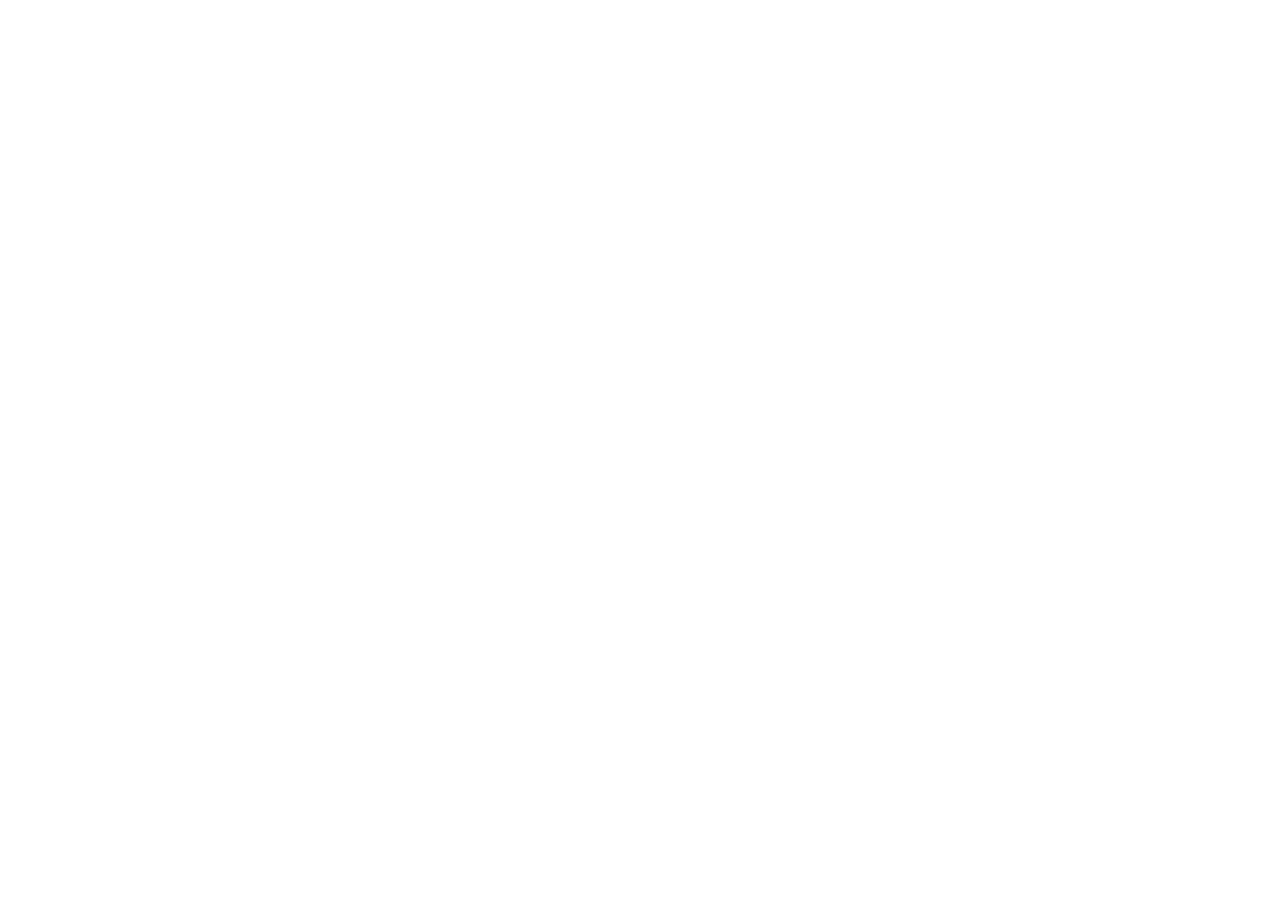
==== football-archive/index.html @ fd3d509a "Initial project structure" ====
<!doctype html>
<html lang="en">
  <head>
    <meta charset="utf-8">
    <meta name="viewport" content="width=device-width, initial-scale=1">
    <meta name="description" content="THE FOOTBALL ARCHIVE is a digital book and encyclopedia documenting modern football and selected historical eras.">
    <title>THE FOOTBALL ARCHIVE</title>
    <link rel="stylesheet" href="css/reset.css">
    <link rel="stylesheet" href="css/variables.css">
    <link rel="stylesheet" href="css/typography.css">
    <link rel="stylesheet" href="css/global.css">
    <link rel="stylesheet" href="css/components.css">
    <link rel="stylesheet" href="css/pages.css">
    <link rel="stylesheet" href="css/responsive.css">
  </head>
  <body>
  </body>
</html>
---- football-archive/css/typography.css ----
body {
  line-height: 1.5;
}
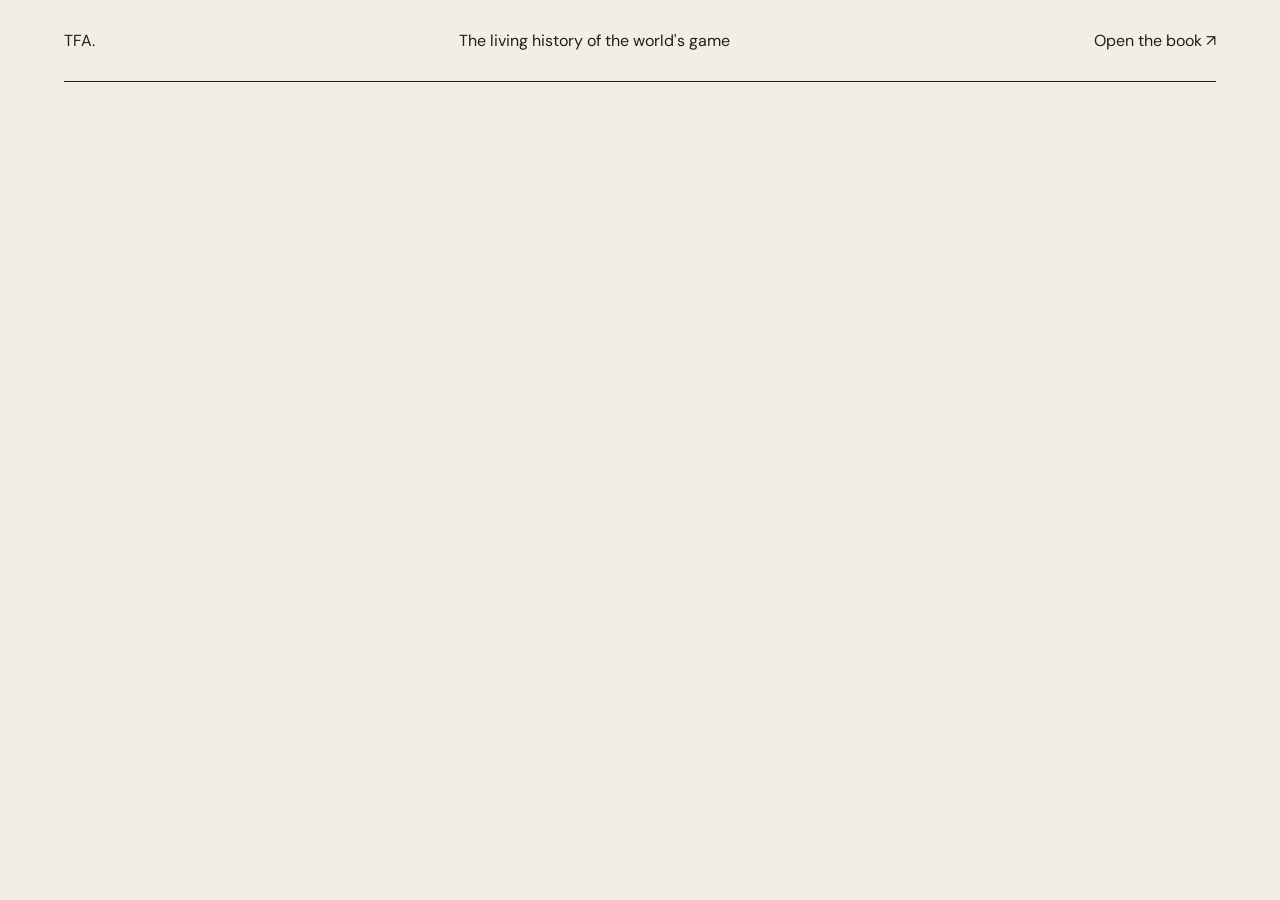
==== commit 413735ad: "feat: add base styles and update index.html structure" ====
--- a/football-archive/index.html
+++ b/football-archive/index.html
@@ -1,18 +1,27 @@
-<!doctype html>
+<!DOCTYPE html>
 <html lang="en">
-  <head>
-    <meta charset="utf-8">
-    <meta name="viewport" content="width=device-width, initial-scale=1">
-    <meta name="description" content="THE FOOTBALL ARCHIVE is a digital book and encyclopedia documenting modern football and selected historical eras.">
-    <title>THE FOOTBALL ARCHIVE</title>
-    <link rel="stylesheet" href="css/reset.css">
-    <link rel="stylesheet" href="css/variables.css">
-    <link rel="stylesheet" href="css/typography.css">
-    <link rel="stylesheet" href="css/global.css">
-    <link rel="stylesheet" href="css/components.css">
-    <link rel="stylesheet" href="css/pages.css">
-    <link rel="stylesheet" href="css/responsive.css">
-  </head>
-  <body>
-  </body>
-</html>
+<meta>
+<meta charset="UTF-8">
+<meta name="viewport" content="width=device-width, initial-scale=1.0">
+<meta name="theme-color" content="#f3f0e7">
+<title>The Football Archive | Volume 01</title>
+  <link rel="preconnect" href="https://fonts.googleapis.com">
+  <link rel="preconnect" href="https://fonts.gstatic.com" crossorigin>
+  <link href="https://fonts.googleapis.com/css2?family=Barlow+Condensed:wght@400;500;600;700;800&family=Cormorant+Garamond:ital,wght@0,400;0,500;0,600;1,400;1,500;1,600&family=DM+Sans:wght@400;500;600;700&display=swap" rel="stylesheet">
+<link rel="stylesheet" href="css/variables.css">
+<link rel="stylesheet" href="css/style.css">
+<link rel="stylesheet" href="css/responsive.css">
+</head>
+<body>
+  <main class="book-cover">
+    <header class="masthead">
+      <a href="index.html" class="brand">TFA.</a>
+      <span class="masthead-note">The living history of the world's game</span>
+      <a href="pages/contents.html" class="contents-link">Open the book <span>↗</span></a>
+    </header>
+    <section>
+      
+    </section>
+  </main>
+</body>
+</html>
--- a/football-archive/css/variables.css
+++ b/football-archive/css/variables.css
@@ -0,0 +1,17 @@
+:root {
+  --paper: #f2eee5;
+  --paper-dark: #e9e3d7;
+  --ink: #201e1b;
+  --ink-light: #5e5951;
+  --muted: #8a8378;
+  --burgundy: #812b38;
+  --burgundy-dark: #61202b;
+  --rule: #c8c0b3;
+
+  --display: "Barlow Condensed", sans-serif;
+  --serif: "Cormorant Garamond", serif;
+  --sans: "DM Sans", sans-serif;
+
+  --page-width: 1500px;
+  --page-padding: clamp(24px, 5vw, 76px);
+}
--- a/football-archive/css/style.css
+++ b/football-archive/css/style.css
@@ -0,0 +1,42 @@
+* {
+    margin: 0;
+    padding: 0;
+    box-sizing: border-box;
+}
+
+html {
+    scroll-behavior: smooth;
+}
+
+body {
+    min-width: 320px;
+    background: var(--paper);
+    color: var(--ink);
+    font-family: var(--sans);
+    -webkit-font-smoothing: antialised,
+}
+
+a {
+    color: inherit;
+    text-decoration: none;
+}
+
+img {
+    display: block;
+    width: 100%;
+}
+
+.book-cover {
+    max-width: var(--page-width);
+    margin: 0 auto;
+    padding: 0 var(--page-padding);
+}
+
+.masthead {
+    height: 82px;
+    display: flex;
+    align-items: center;
+    justify-content: space-between;
+    border-bottom: 1px solid var(--ink);
+}
+
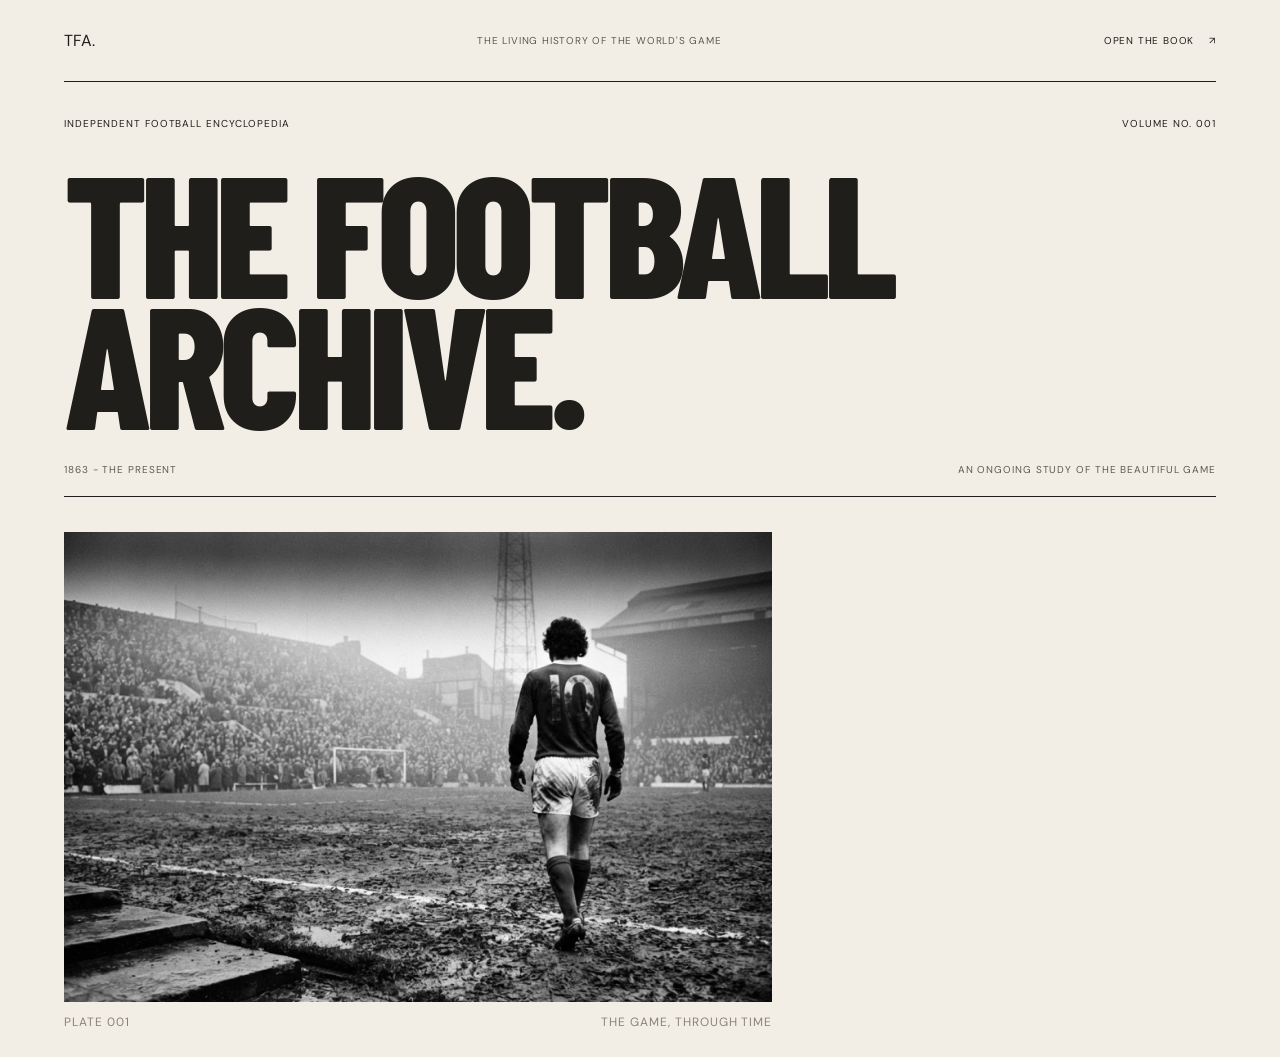
==== commit 7a117d20: "feat: enhance cover section with new layout and styles" ====
--- a/football-archive/index.html
+++ b/football-archive/index.html
@@ -19,8 +19,27 @@
       <span class="masthead-note">The living history of the world's game</span>
       <a href="pages/contents.html" class="contents-link">Open the book <span>↗</span></a>
     </header>
-    <section>
-      
+    <section class="cover-title">
+      <div class="edition-label">
+        <span>Independent football encyclopedia</span>
+        <span>Volume No. 001</span>
+      </div>
+      <h1>
+        THE FOOTBALL <span>ARCHIVE<span class="title-period">.</span></span>
+      </h1>
+      <div class="title-bottom">
+        <p>1863 - THE PRESENT</p>
+        <p>AN ONGOING STUDY OF THE BEAUTIFUL GAME</p>
+      </div>
+    </section>
+    <section class="cover-feature">
+      <figure class="cover-photograph">
+        <img src="assets/images/cover-football.png" alt="Archival football photograph">
+        <figcaption>
+          <span>PLATE 001</span>
+          <span>THE GAME, THROUGH TIME</span>
+        </figcaption>
+      </figure>
     </section>
   </main>
 </body>
--- a/football-archive/css/style.css
+++ b/football-archive/css/style.css
@@ -40,3 +40,90 @@
     border-bottom: 1px solid var(--ink);
 }
 
+.masthead-note, .contents-link {
+    font-size: 10px;
+    text-transform: uppercase;
+    letter-spacing: 0.08em;
+}
+
+.masthead-note {
+    color: var(--ink-light);
+}
+
+.contents-link {
+    display: flex;
+    align-items: center;
+    gap: 15px;
+    color: var(--burgundry);
+}
+
+.cover-title {
+    padding-top: 35px;
+}
+
+.edition-label, .title-bottom {
+    display: flex;
+    justify-content: space-between;
+    align-items: center;
+    font-size: 10px;
+    letter-spacing: 0.09em;
+    text-transform: uppercase;
+}
+
+.edition-label {
+    color: var(--burgundry);
+}
+
+.cover-title h1 {
+    margin-top: 35px;
+    font-family: var(--display);
+    font-size: clamp(90px, 13.5vw, 190px);
+    font-weight: 800;
+    line-height: 0.76;
+    letter-spacing: -0.045em;
+    text-transform: uppercase;
+}
+
+.cover-title h1 span {
+    display: block;
+    color: var(--burgundry);
+}
+
+.title-period {
+    display: inline !important;
+    color: var(--ink) !important;
+}
+
+.title-bottom {
+    margin-top: 35px;
+    padding-bottom: 20px;
+    border-bottom: 1px solid var(--ink);
+    color: var(--ink-light);
+}
+
+.cover-feature {
+    display: grid;
+    grid-template-columns: 1.5fr 0.75fr;
+    gap: clamp(35px, 7vw, 105px);
+    padding: 35px 0 55px;
+}
+
+.cover-photograph img {
+    height: 100%;
+    min-height: 360px;
+    max-height: 490px;
+    object-fit: cover;
+    object-position: center;
+    filter: grayscale(100%);
+}
+
+.cover-photograph figcaption {
+    display: flex;
+    justify-content: space-between;
+    gap: 15px;
+    padding-top: 12px;
+    color: var(--muted);
+    font-size: 12px;
+    letter-spacing: 0.08em;
+}
+
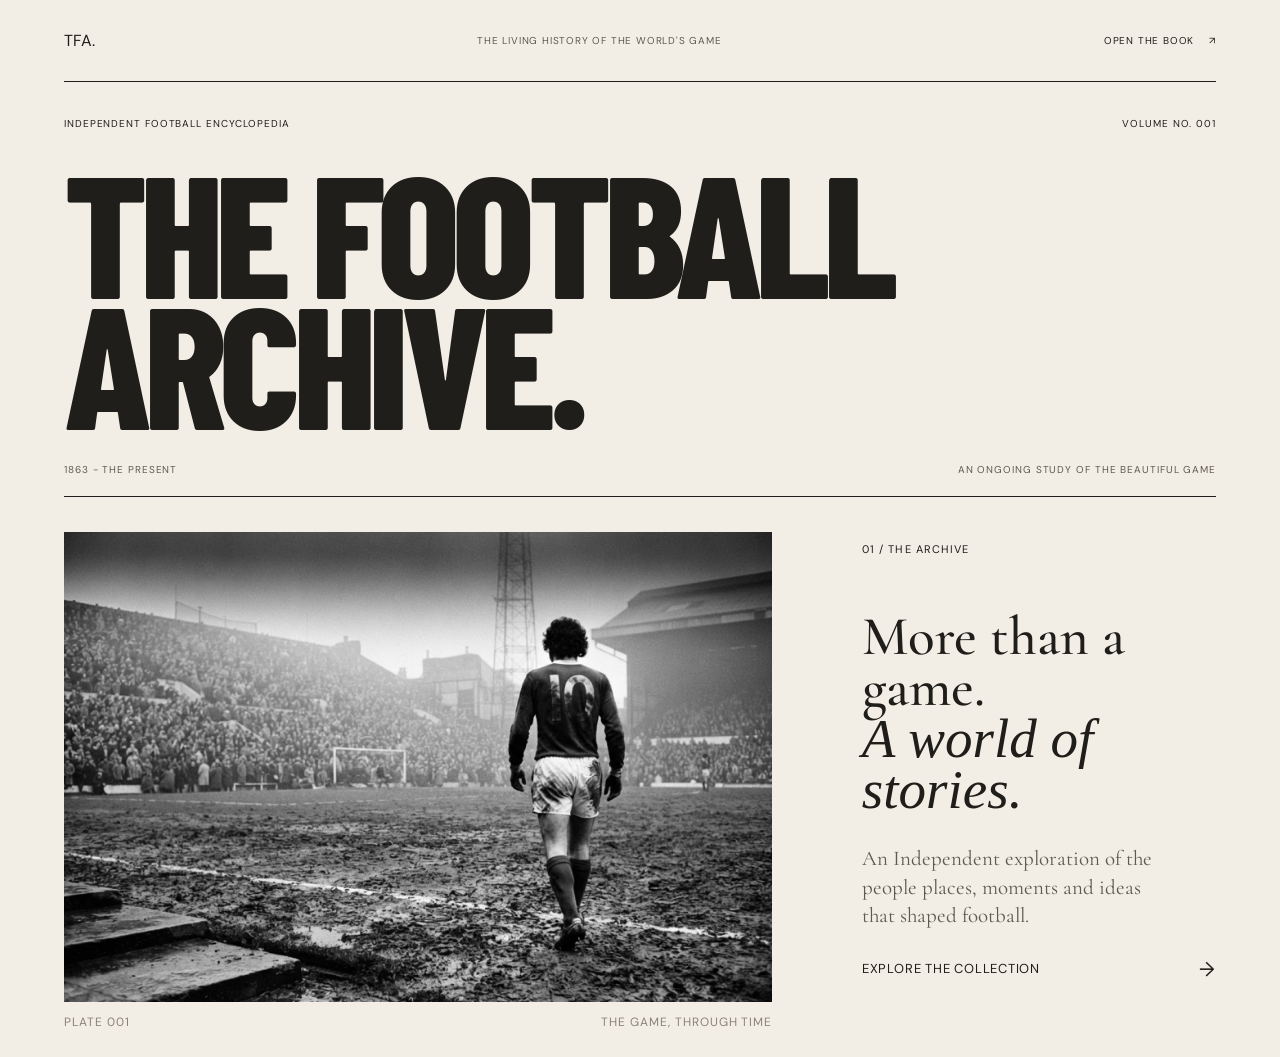
==== commit 2b3e968b: "feat: add cover description section with styling and content" ====
--- a/football-archive/index.html
+++ b/football-archive/index.html
@@ -40,7 +40,17 @@
           <span>THE GAME, THROUGH TIME</span>
         </figcaption>
       </figure>
+      <div class="cover-description">
+        <span class="description-number">01 / THE ARCHIVE</span>
+        <h2>
+          More than a game. <span>A world of stories.</span>
+        </h2>
+        <p>An Independent exploration of the people places, moments and ideas that shaped football.</p>
+        <a href="pages/contents.html" class="enter-link">Explore the collection<span>→</span></a>
+      </div>
     </section>
+
+
   </main>
 </body>
 </html>
--- a/football-archive/css/style.css
+++ b/football-archive/css/style.css
@@ -127,3 +127,62 @@
     letter-spacing: 0.08em;
 }
 
+.cover-description {
+    display: flex;
+    flex-direction: column;
+    align-items: flex-start;
+    padding: 10px 0;
+}
+
+.description-number {
+    color: var(--burgundry);
+    font-size: 11px;
+    letter-spacing: 0.1em;
+}
+
+.cover-description h2 {
+    font-family: var(--serif);
+    font-weight: 520;
+    font-size: clamp(43px, 4.3vw, 66px);
+    margin-top: 55px;
+    line-height: 0.93;
+}
+
+.cover-description h2 span {
+    display: block;
+    color: var(--burgundry);
+    font-style: italic;
+}
+
+.cover-description p {
+    max-width: 310px;
+    margin-top: 30px;
+    color: var(--ink-light);
+    font-family: var(--serif);
+    font-size: 21px;
+    line-height: 1.35;
+}
+
+.enter-link {
+    display: flex;
+    justify-content: space-between;
+    align-items: center;
+    width: 100%;
+    padding: 10px 0;
+    margin-top: auto;
+    border-bottom: 1px solid var(--burgundry);
+    color: var(--burgundry);
+    font-size: 13px;
+    letter-spacing: 0.06em;
+    text-transform: uppercase;
+}
+
+.enter-link span {
+    font-size: 20px;
+    transition: transform 180ms ease;
+}
+
+.enter-link:hover span {
+    transform: translateX(6px);
+}
+
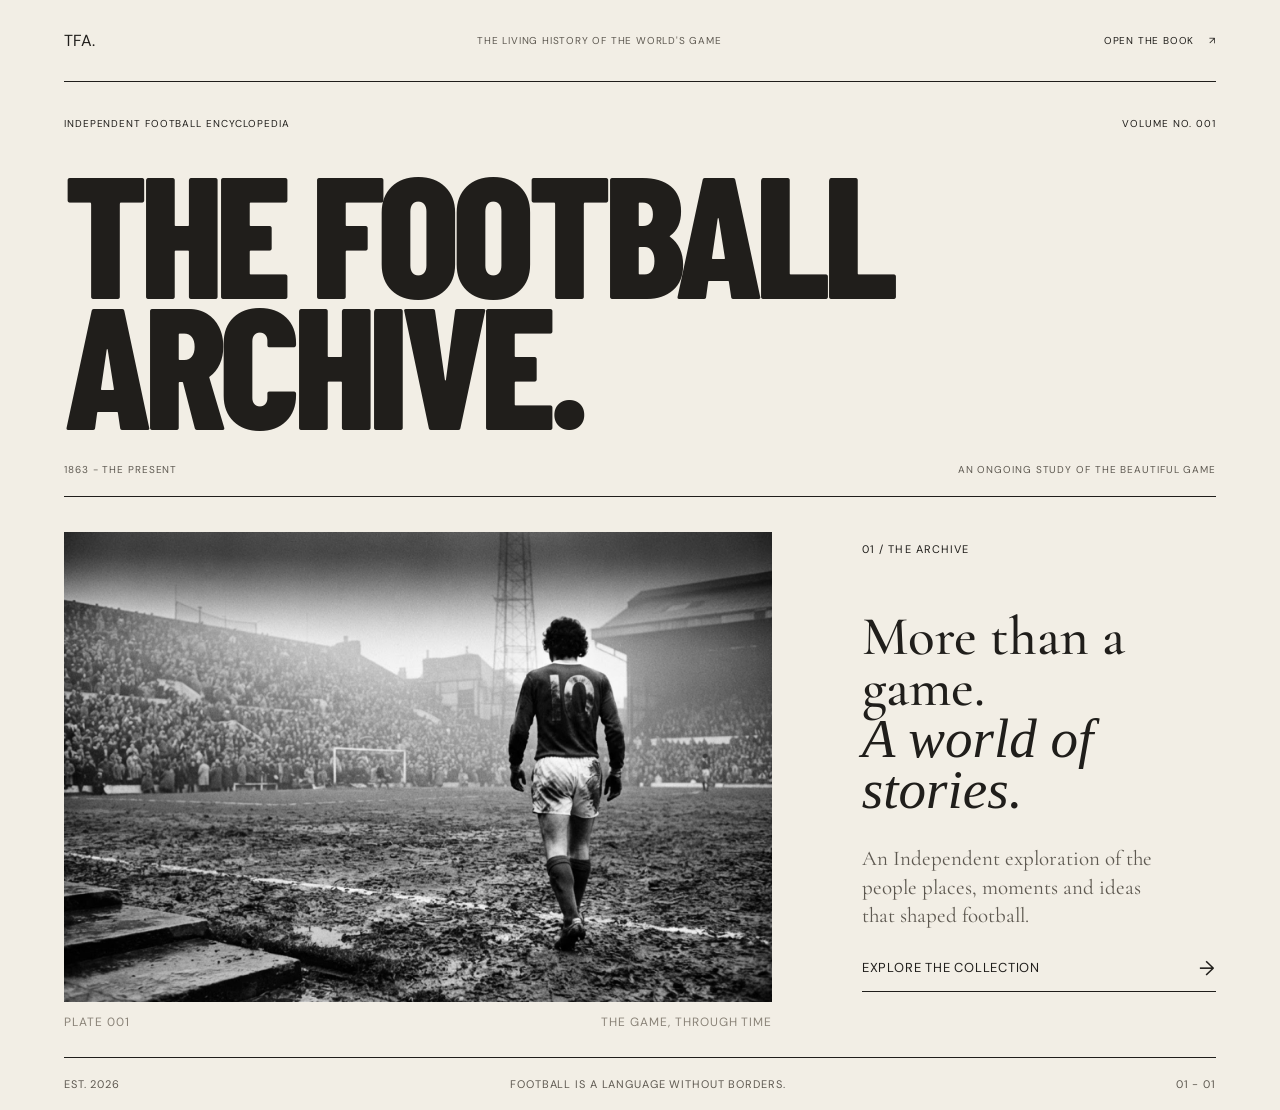
==== commit 7a586473: "feat: add responsive styles and footer section to enhance layout" ====
--- a/football-archive/index.html
+++ b/football-archive/index.html
@@ -50,7 +50,11 @@
       </div>
     </section>
 
-
+    <footer class="cover-footer">
+      <span>EST. 2026</span>
+      <span>FOOTBALL IS A LANGUAGE WITHOUT BORDERS.</span>
+      <span>01 - 01</span>
+    </footer>
   </main>
 </body>
 </html>
--- a/football-archive/css/style.css
+++ b/football-archive/css/style.css
@@ -170,7 +170,7 @@
     width: 100%;
     padding: 10px 0;
     margin-top: auto;
-    border-bottom: 1px solid var(--burgundry);
+    border-bottom: 1px solid var(--ink);
     color: var(--burgundry);
     font-size: 13px;
     letter-spacing: 0.06em;
@@ -186,3 +186,12 @@
     transform: translateX(6px);
 }
 
+.cover-footer {
+    display: flex;
+    justify-content: space-between;
+    padding: 19px 0;
+    border-top: 1px solid var(--ink);
+    color: var(--ink-light);
+    font-size: 11px;
+    letter-spacing: 0.08em;
+}
--- a/football-archive/css/responsive.css
+++ b/football-archive/css/responsive.css
@@ -0,0 +1,89 @@
+@media (max-width: 700px) {
+    :root {
+        --page-padding: 24px;
+    }
+    .masthead {
+        height: 75px;
+    }
+    .brand {
+        font-size: 27px;
+    }
+    .masthead-note {
+        display: none;
+    }
+    .contents-link {
+        font-size: 9px;
+    }
+    .cover-title {
+        padding-top: 30px;
+    }
+    .cover-title h1 {
+        margin-top: 45px;
+        font-size: clamp(69px, 15.8vw, 112px);
+        line-height: 0.82;
+        letter-spacing: -0.04em;
+    }
+    .title-bottom {
+        gap: 15px;
+        margin-top: 25px;
+        font-size: 8px;
+        line-height: 1.5;
+    }
+    .title-bottom p:last-child {
+        max-width: 125px;
+        text-align: right;
+    }
+    .cover-feature {
+        display: flex;
+        flex-direction: column;
+        /* gap: 0; */
+        padding: 25px 0 40px;
+    }
+    .cover-photograph img {
+        min-height: 0;
+        height: auto;
+        aspect-ratio: 0.95;
+    }
+    .cover-photograph figcaption {
+        font-size: 8px;
+    }
+    .cover-description {
+        padding-top: 45px;
+    }
+    .description-number {
+        font-size: 9px;
+    }
+    .cover-description h2 {
+        margin-top: 25px;
+        font-size: clamp(48px, 12vw, 65px);
+    }
+    .cover-description p {
+        max-width: 100%;
+        font-size: 20px;
+        margin-top: 22px;
+    }
+    .enter-link {
+        margin-top: 35px;
+        padding: 20px 0;
+    }
+    .cover-footer {
+        gap: 10px;
+        font-size: 7px;
+    }
+    .cover-footer span:nth-child(2) {
+        max-width: 120px;
+        text-align: center;
+    }
+}
+
+@media (max-width: 370px) {
+    :root {
+        --page-padding: 19px;
+    }
+    .cover-title h1 {
+        font-size: 15.5vw;
+    }
+    .edition-label {
+        font-size: 7px;
+    }
+}
